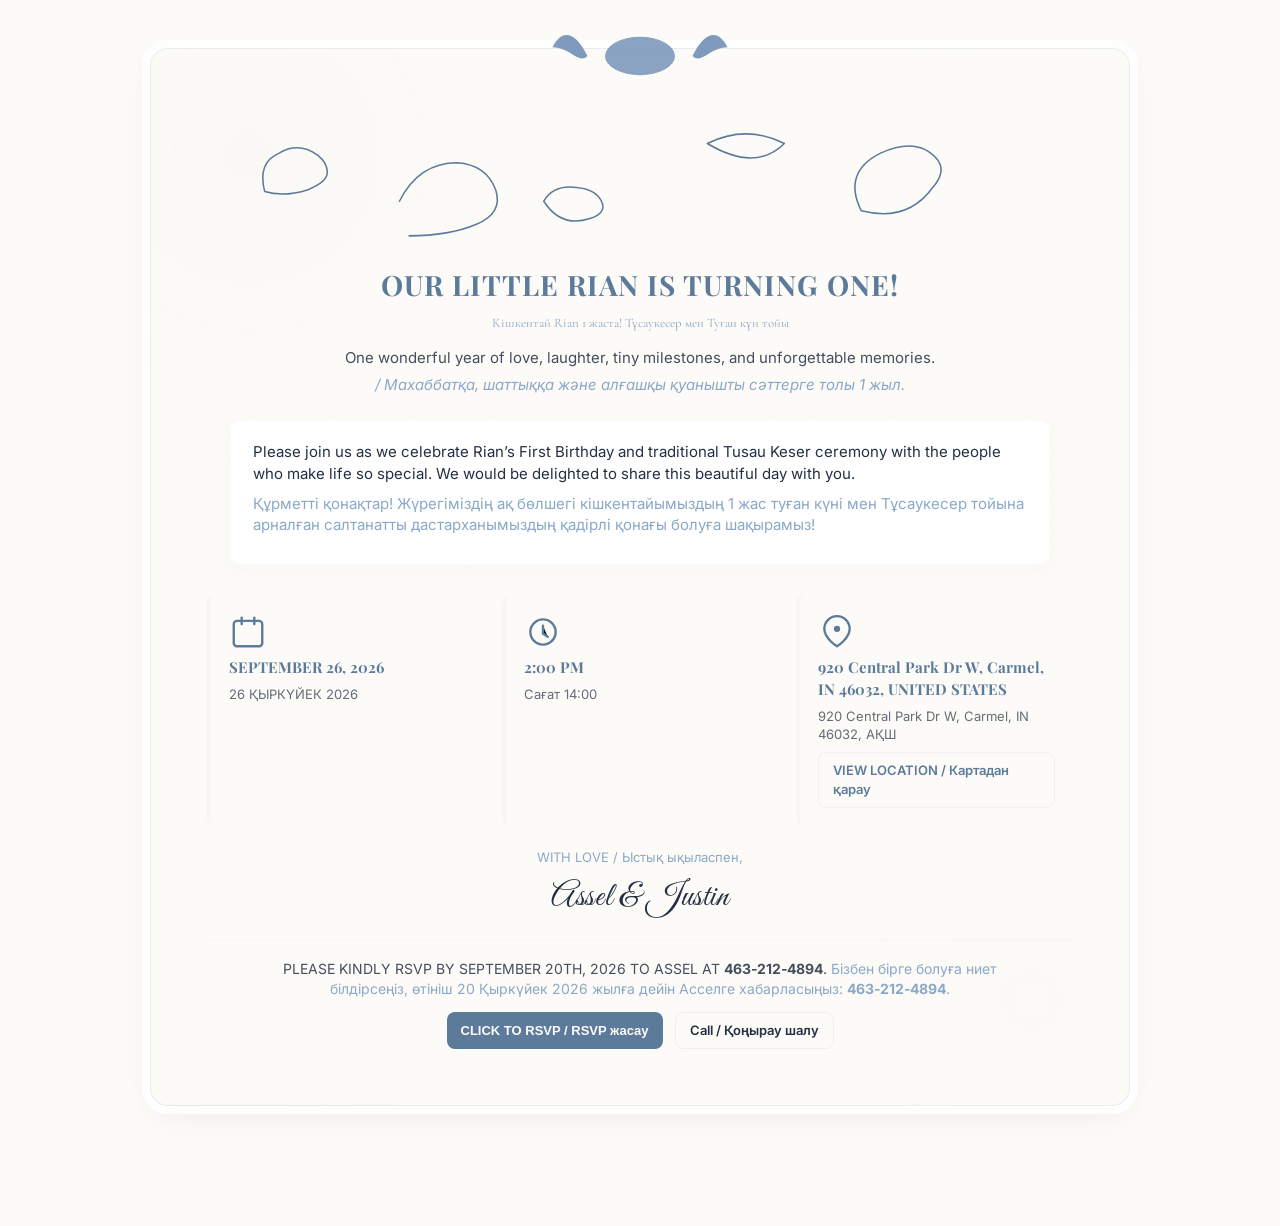
==== index.html @ e66b6132 "Add invitation template (no audio) and README" ====
<!doctype html>
<html lang="en">
<head>
  <meta charset="utf-8" />
  <meta name="viewport" content="width=device-width,initial-scale=1" />
  <title>Rian — First Birthday & Tusau Keser / Тұсаукесер</title>

  <!-- Google Fonts -->
  <link href="https://fonts.googleapis.com/css2?family=Playfair+Display:wght@400;700;900&family=Cormorant+Garamond:wght@400;700&family=Great+Vibes&family=Inter:wght@300;400;600&display=swap" rel="stylesheet">

  <link rel="stylesheet" href="styles.css">
</head>
<body>
  <div class="page-bg">
    <!-- decorative toile pattern (subtle, inline svg as background via CSS) -->
  </div>

  <main class="invitation">
    <div class="frame">
      <!-- top bow ribbon -->
      <div class="ribbon" aria-hidden="true">
        <svg viewBox="0 0 200 80" class="ribbon-svg" preserveAspectRatio="xMidYMid meet">
          <g fill="#7E9ABD">
            <ellipse cx="100" cy="40" rx="40" ry="22" fill="#7E9ABD" opacity="0.9"/>
            <path d="M40,40 C25,10 10,10 0,30 C20,30 30,50 40,40Z" fill="#7E9ABD"/>
            <path d="M160,40 C175,10 190,10 200,30 C180,30 170,50 160,40Z" fill="#7E9ABD"/>
          </g>
        </svg>
      </div>

      <header class="hero">
        <div class="hero-illustration">
          <!-- hand-drawn floral + toy illustrations (stroke only) -->
          <svg viewBox="0 0 900 160" class="toile" preserveAspectRatio="xMidYMid slice" aria-hidden="true">
            <g fill="none" stroke="#5C7B9B" stroke-width="1.6" stroke-linecap="round" stroke-linejoin="round">
              <!-- little rabbit -->
              <path d="M60 90 q-8 -30 15 -40 q20 -12 40 2 q10 8 10 18 q0 10 -20 18 q-25 8 -45 2z" />
              <!-- rocking horse -->
              <path d="M200 100 q20 -40 60 -40 q30 2 40 28 q8 24 -20 36 q-28 12 -70 12" />
              <!-- duck -->
              <path d="M350 100 q10 -18 36 -14 q18 2 24 14 q6 12 -12 18 q-30 10 -48 -18z" />
              <!-- gazebo/floral flourish -->
              <path d="M520 40 q40 -20 80 0 q-30 30 -80 0z" />
              <path d="M680 110 q-20 -40 20 -60 q40 -18 60 8 q8 12 -6 28 q-26 36 -74 24z" />
            </g>
          </svg>
        </div>

        <h1 class="title">OUR LITTLE RIAN IS TURNING ONE!</h1>
        <p class="subtitle kazakh">Кішкентай Rian 1 жаста! Тұсаукесер мен Туған күн тойы</p>
        <p class="lead">
          One wonderful year of love, laughter, tiny milestones, and unforgettable memories.
          <span class="kazakh">/ Махаббатқа, шаттыққа және алғашқы қуанышты сәттерге толы 1 жыл.</span>
        </p>
      </header>

      <section class="message">
        <div class="card">
          <p class="eng">
            Please join us as we celebrate Rian’s First Birthday and traditional Tusau Keser ceremony with the people who make life so special. We would be delighted to share this beautiful day with you.
          </p>
          <p class="kz">
            Құрметті қонақтар! Жүрегіміздің ақ бөлшегі кішкентайымыздың 1 жас туған күні мен Тұсаукесер тойына арналған салтанатты дастарханымыздың қадірлі қонағы болуға шақырамыз!
          </p>
        </div>
      </section>

      <section id="details" class="details">
        <div class="detail-grid">
          <div class="detail">
            <!-- Calendar icon -->
            <svg class="icon" viewBox="0 0 24 24" aria-hidden="true"><rect x="3" y="5" width="18" height="16" rx="2" fill="none" stroke="#5C7B9B" stroke-width="1.5"/><path d="M16 3v4M8 3v4" stroke="#5C7B9B" stroke-width="1.5" stroke-linecap="round"/></svg>
            <h4>SEPTEMBER 26, 2026</h4>
            <p class="kz">26 ҚЫРКҮЙЕК 2026</p>
          </div>

          <div class="detail">
            <!-- Clock icon -->
            <svg class="icon" viewBox="0 0 24 24" aria-hidden="true"><circle cx="12" cy="12" r="8" fill="none" stroke="#5C7B9B" stroke-width="1.5"/><path d="M12 8v5l3 2" stroke="#5C7B9B" stroke-width="1.5" stroke-linecap="round"/></svg>
            <h4>2:00 PM</h4>
            <p class="kz">Сағат 14:00</p>
          </div>

          <div class="detail">
            <!-- Location icon -->
            <svg class="icon" viewBox="0 0 24 24" aria-hidden="true"><path d="M12 21s8-4.8 8-11a8 8 0 10-16 0c0 6.2 8 11 8 11z" fill="none" stroke="#5C7B9B" stroke-width="1.5"/><circle cx="12" cy="10" r="2" fill="#5C7B9B" /></svg>
            <h4>920 Central Park Dr W, Carmel, IN 46032, UNITED STATES</h4>
            <p class="kz">920 Central Park Dr W, Carmel, IN 46032, АҚШ</p>
            <div class="map-actions">
              <a class="btn ghost" href="https://www.google.com/maps/search/?api=1&query=920+Central+Park+Dr+W+Carmel+IN+46032" target="_blank" rel="noopener noreferrer">VIEW LOCATION / Картадан қарау</a>
            </div>
          </div>
        </div>
      </section>

      <section class="signature">
        <p class="sign-pre">WITH LOVE / Ыстық ықыласпен,</p>
        <p class="sign-name"><span class="script">Assel &amp; Justin</span></p>
      </section>

      <footer class="rsvp">
        <p class="rsvp-text">
          PLEASE KINDLY RSVP BY SEPTEMBER 20TH, 2026 TO ASSEL AT <strong>463‑212‑4894</strong>.
          <span class="kz">Бізбен бірге болуға ниет білдірсеңіз, өтініш 20 Қыркүйек 2026 жылға дейін Асселге хабарласыңыз: <strong>463‑212‑4894</strong>.</span>
        </p>
        <div class="rsvp-actions">
          <button id="openRsvp" class="btn primary">CLICK TO RSVP / RSVP жасау</button>
          <a class="btn outline" href="tel:+14632124894">Call / Қоңырау шалу</a>
        </div>
      </footer>

    </div>
  </main>

  <!-- RSVP Modal -->
  <div id="rsvpModal" class="modal" aria-hidden="true" role="dialog" aria-label="RSVP form">
    <div class="modal-content">
      <button class="modal-close" id="closeRsvp" aria-label="Close">&times;</button>
      <h3>RSVP / РСВП</h3>
      <form id="rsvpForm">
        <label>
          Your name / Аты-жөні
          <input type="text" name="name" required>
        </label>
        <label>
          Email (optional) / Эл. пошта (қосымша)
          <input type="email" name="email">
        </label>
        <label>
          Message / Хабарлама (e.g. number of guests)
          <input type="text" name="message" placeholder="e.g. 2 guests / 2 қонақ">
        </label>
        <div class="modal-actions">
          <button type="submit" class="btn primary">Send RSVP / Жіберу</button>
          <button type="button" class="btn ghost" id="cancelRsvp">Cancel / Болдырмау</button>
        </div>
      </form>
      <p class="note small">We will receive your RSVP by email. You can also call or text Assel at <strong>463‑212‑4894</strong>.</p>
    </div>
  </div>

  <script src="script.js"></script>
</body>
</html>
---- styles.css ----
:root{
  --dusty-blue-1: #8BA8C7;
  --dusty-blue-2: #5C7B9B;
  --cream: #FDFBF7;
  --muted-gold: #C7A86C;
  --text: #223042;
  --soft: rgba(92,123,155,0.08);
  --frame: rgba(92,123,155,0.12);
  --max-width: 980px;
}

/* Reset & base */
*{box-sizing:border-box}
html,body{height:100%}
body{
  margin:0;
  font-family: "Inter", system-ui, -apple-system, "Segoe UI", Roboto, "Helvetica Neue", Arial;
  background: var(--cream);
  color:var(--text);
  -webkit-font-smoothing:antialiased;
  -moz-osx-font-smoothing:grayscale;
  line-height:1.45;
  scroll-behavior:smooth;
}

/* Page container + elegant frame */
.invitation{display:flex;justify-content:center;padding:48px 20px 120px}
.frame{
  width:100%;
  max-width:var(--max-width);
  background:linear-gradient(180deg, rgba(253,251,247,0.98), rgba(253,251,247,1));
  border:1px solid var(--frame);
  box-shadow: 0 10px 30px rgba(26,40,60,0.06);
  padding:56px;
  position:relative;
  border-radius:18px;
  outline: 8px solid rgba(255,255,255,0.9);
  background-image: radial-gradient(circle at 10% 10%, rgba(92,123,155,0.02), transparent 20%),
                    radial-gradient(circle at 90% 90%, rgba(139,168,199,0.01), transparent 15%);
}

/* ribbon */
.ribbon {position:absolute;left:50%;transform:translateX(-50%);top:-28px; width:260px;height:70px;pointer-events:none}
.ribbon-svg{width:100%;height:100%}

/* hero */
.hero{text-align:center;margin-bottom:18px}
.title{
  font-family:"Playfair Display", "Cormorant Garamond", serif;
  letter-spacing:1px;
  margin:0;
  color:var(--dusty-blue-2);
  font-size:28px;
  font-weight:700;
}
.subtitle.kazakh{
  font-family:"Cormorant Garamond", serif;
  color:var(--dusty-blue-1);
  margin-top:8px;
  font-size:13px;
}
.lead{
  margin-top:14px;
  color:rgba(34,48,66,0.85);
  max-width:720px;
  margin-left:auto;margin-right:auto;
  font-size:15px;
}
.lead .kazakh{display:block;margin-top:6px;color:var(--dusty-blue-1);font-style:italic}

/* card message */
.message .card{
  margin:24px auto;
  background:linear-gradient(180deg, rgba(255,255,255,0.9), rgba(255,255,255,0.98));
  border-radius:10px;
  border:1px dashed rgba(140,160,180,0.08);
  padding:20px 22px;
  max-width:820px;
  box-shadow: 0 6px 18px rgba(92,123,155,0.04);
}
.message p{margin:0 0 8px 0;font-size:15px}
.kz{color:var(--dusty-blue-1)}

/* details grid */
.details{margin:30px 0 10px}
.detail-grid{
  display:grid;
  grid-template-columns:repeat(3,1fr);
  gap:18px;
}
.detail{
  background:transparent;
  border-radius:8px;
  padding:18px;
  text-align:left;
  border-left:4px solid rgba(139,168,199,0.06);
}
.detail .icon{width:38px;height:38px;display:block;margin-bottom:6px}
.detail h4{margin:6px 0 6px;font-family:"Playfair Display",serif;font-size:15px;color:var(--dusty-blue-2)}
.detail p{margin:0;color:rgba(34,48,66,0.7);font-size:13px}
.map-actions{margin-top:8px}
.btn{display:inline-block;padding:8px 14px;border-radius:8px;text-decoration:none;font-weight:600;cursor:pointer;font-size:13px}
.btn.ghost{background:transparent;border:1px solid rgba(92,123,155,0.08);color:var(--dusty-blue-2)}
.btn.primary{background:var(--dusty-blue-2);color:var(--cream);border:none}
.btn.outline{background:transparent;border:1px solid rgba(34,48,66,0.06);color:var(--text)}
.btn.small{padding:6px 10px;font-size:12px}

/* signature */
.signature{margin:22px 0 10px;text-align:center}
.sign-pre{font-size:13px;margin:0;color:var(--dusty-blue-1)}
.sign-name{font-size:22px;margin:6px 0 0}
.script{font-family:"Great Vibes",cursive;font-size:34px;color:var(--text);letter-spacing:0.6px}

/* RSVP footer */
.rsvp{margin-top:18px;padding-top:18px;border-top:1px solid rgba(92,123,155,0.04);display:flex;flex-direction:column;align-items:center}
.rsvp-text{max-width:760px;text-align:center;margin:0 0 12px;color:rgba(34,48,66,0.85);font-size:14px}
.rsvp-actions{display:flex;gap:12px}

/* modal */
.modal{position:fixed;inset:0;display:flex;align-items:center;justify-content:center;background:rgba(15,20,30,0.45);backdrop-filter:blur(3px);opacity:0;pointer-events:none;transition:opacity .24s ease}
.modal[aria-hidden="false"]{opacity:1;pointer-events:auto}
.modal-content{background:var(--cream);border-radius:12px;padding:20px;width:min(520px,92%);box-shadow:0 20px 40px rgba(20,30,50,0.18);border:1px solid rgba(92,123,155,0.06)}
.modal h3{margin:0 0 12px;font-family:"Playfair Display",serif}
.modal label{display:block;margin:10px 0;font-size:13px}
.modal input[type="text"],.modal input[type="email"]{width:100%;padding:10px;border-radius:8px;border:1px solid rgba(34,48,66,0.08);font-size:14px}
.modal-actions{display:flex;gap:10px;justify-content:flex-end;margin-top:12px}
.modal-close{position:absolute;right:22px;top:18px;background:transparent;border:0;font-size:26px;color:rgba(34,48,66,0.4);cursor:pointer}

/* responsive */
@media (max-width:880px){
  .detail-grid{grid-template-columns:1fr;gap:12px}
  .frame{padding:36px}
  .title{font-size:22px}
  .script{font-size:28px}
}
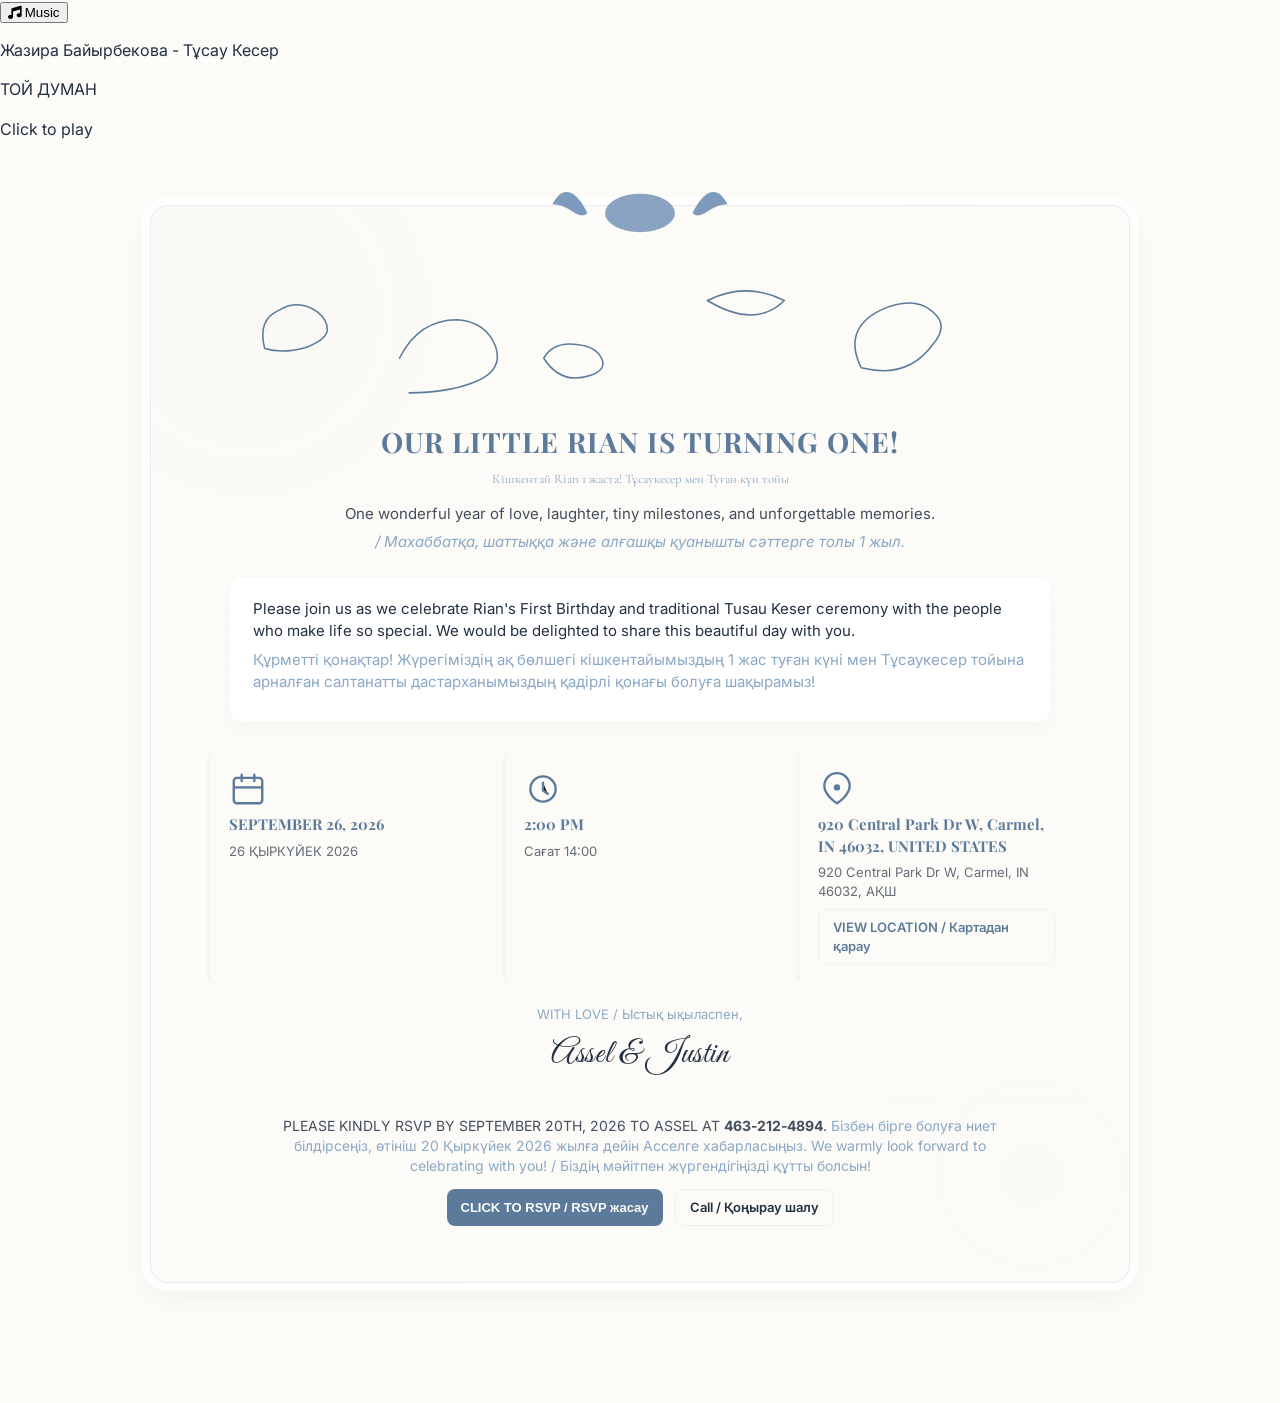
==== commit aee6c77d: "Integrate Tusau Keser music player into invitation" ====
--- a/index.html
+++ b/index.html
@@ -8,11 +8,29 @@
   <!-- Google Fonts -->
   <link href="https://fonts.googleapis.com/css2?family=Playfair+Display:wght@400;700;900&family=Cormorant+Garamond:wght@400;700&family=Great+Vibes&family=Inter:wght@300;400;600&display=swap" rel="stylesheet">
 
+  <link rel="stylesheet" href="https://cdnjs.cloudflare.com/ajax/libs/font-awesome/6.4.0/css/all.min.css">
   <link rel="stylesheet" href="styles.css">
 </head>
 <body>
   <div class="page-bg">
     <!-- decorative toile pattern (subtle, inline svg as background via CSS) -->
+  </div>
+
+  <!-- Music Player Widget -->
+  <div class="music-player-widget">
+    <button id="musicToggle" class="music-toggle-btn" title="Toggle Background Music" aria-label="Toggle Background Music">
+      <i class="fas fa-music"></i>
+      <span class="music-label">Music</span>
+    </button>
+    <audio id="bgAudio" preload="metadata">
+      <source src="assets/ТОЙ ДУМАН – Жазира Байырбекова - Тұсау кесер.m4a" type="audio/mp4">
+      Your browser does not support the audio element.
+    </audio>
+    <div class="music-info-tooltip">
+      <p class="music-title">Жазира Байырбекова - Тұсау Кесер</p>
+      <p class="music-artist">ТОЙ ДУМАН</p>
+      <p class="music-status" id="musicStatus">Click to play</p>
+    </div>
   </div>
 
   <main class="invitation">
@@ -57,7 +75,7 @@
       <section class="message">
         <div class="card">
           <p class="eng">
-            Please join us as we celebrate Rian’s First Birthday and traditional Tusau Keser ceremony with the people who make life so special. We would be delighted to share this beautiful day with you.
+            Please join us as we celebrate Rian's First Birthday and traditional Tusau Keser ceremony with the people who make life so special. We would be delighted to share this beautiful day with you.
           </p>
           <p class="kz">
             Құрметті қонақтар! Жүрегіміздің ақ бөлшегі кішкентайымыздың 1 жас туған күні мен Тұсаукесер тойына арналған салтанатты дастарханымыздың қадірлі қонағы болуға шақырамыз!
@@ -69,21 +87,21 @@
         <div class="detail-grid">
           <div class="detail">
             <!-- Calendar icon -->
-            <svg class="icon" viewBox="0 0 24 24" aria-hidden="true"><rect x="3" y="5" width="18" height="16" rx="2" fill="none" stroke="#5C7B9B" stroke-width="1.5"/><path d="M16 3v4M8 3v4" stroke="#5C7B9B" stroke-width="1.5" stroke-linecap="round"/></svg>
+            <svg class="icon" viewBox="0 0 24 24" aria-hidden="true"><rect x="3" y="5" width="18" height="16" rx="2" fill="none" stroke="#5C7B9B" stroke-width="1.5"/><path d="M16 3v4M8 3v4" stroke="#5C7B9B" stroke-width="1.5" stroke-linecap="round"/><path d="M3 11h18" stroke="#5C7B9B" stroke-width="1.5"/></svg>
             <h4>SEPTEMBER 26, 2026</h4>
             <p class="kz">26 ҚЫРКҮЙЕК 2026</p>
           </div>
 
           <div class="detail">
             <!-- Clock icon -->
-            <svg class="icon" viewBox="0 0 24 24" aria-hidden="true"><circle cx="12" cy="12" r="8" fill="none" stroke="#5C7B9B" stroke-width="1.5"/><path d="M12 8v5l3 2" stroke="#5C7B9B" stroke-width="1.5" stroke-linecap="round"/></svg>
+            <svg class="icon" viewBox="0 0 24 24" aria-hidden="true"><circle cx="12" cy="12" r="8" fill="none" stroke="#5C7B9B" stroke-width="1.5"/><path d="M12 8v5l3 2" stroke="#5C7B9B" stroke-width="1.5" stroke-linecap="round" stroke-linejoin="round"/></svg>
             <h4>2:00 PM</h4>
             <p class="kz">Сағат 14:00</p>
           </div>
 
           <div class="detail">
             <!-- Location icon -->
-            <svg class="icon" viewBox="0 0 24 24" aria-hidden="true"><path d="M12 21s8-4.8 8-11a8 8 0 10-16 0c0 6.2 8 11 8 11z" fill="none" stroke="#5C7B9B" stroke-width="1.5"/><circle cx="12" cy="10" r="2" fill="#5C7B9B" /></svg>
+            <svg class="icon" viewBox="0 0 24 24" aria-hidden="true"><path d="M12 21s8-4.8 8-11a8 8 0 10-16 0c0 6.2 8 11 8 11z" fill="none" stroke="#5C7B9B" stroke-width="1.5"/><circle cx="12" cy="11" r="2" fill="#5C7B9B"/></svg>
             <h4>920 Central Park Dr W, Carmel, IN 46032, UNITED STATES</h4>
             <p class="kz">920 Central Park Dr W, Carmel, IN 46032, АҚШ</p>
             <div class="map-actions">
@@ -101,7 +119,7 @@
       <footer class="rsvp">
         <p class="rsvp-text">
           PLEASE KINDLY RSVP BY SEPTEMBER 20TH, 2026 TO ASSEL AT <strong>463‑212‑4894</strong>.
-          <span class="kz">Бізбен бірге болуға ниет білдірсеңіз, өтініш 20 Қыркүйек 2026 жылға дейін Асселге хабарласыңыз: <strong>463‑212‑4894</strong>.</span>
+          <span class="kz">Бізбен бірге болуға ниет білдірсеңіз, өтініш 20 Қыркүйек 2026 жылға дейін Асселге хабарласыңыз. We warmly look forward to celebrating with you! / Біздің мәйітпен жүргендігіңізді құтты болсын!</span>
         </p>
         <div class="rsvp-actions">
           <button id="openRsvp" class="btn primary">CLICK TO RSVP / RSVP жасау</button>
